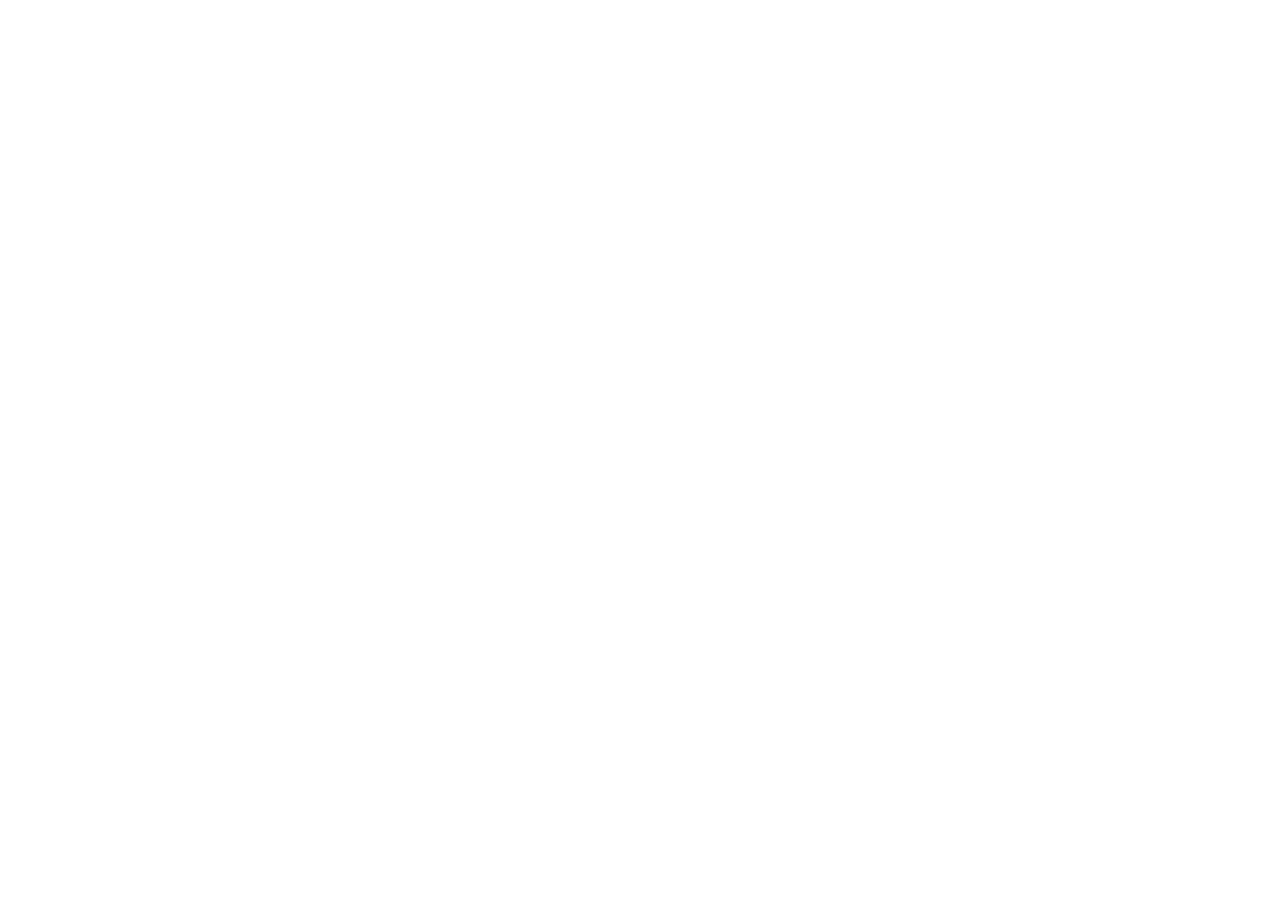
==== assignmentone.html @ 0ebc7fd6 "added first assignment" ====
<!DOCTYPE html>
<html lang="en">
<head>
    <meta charset="UTF-8">
    <meta name="viewport" content="width=device-width, initial-scale=1.0">
    <title>Document</title>
    <link rel="stylesheet" href="assignment-style/assignmentone.css">
</head>
<body>
    
</body>
</html>
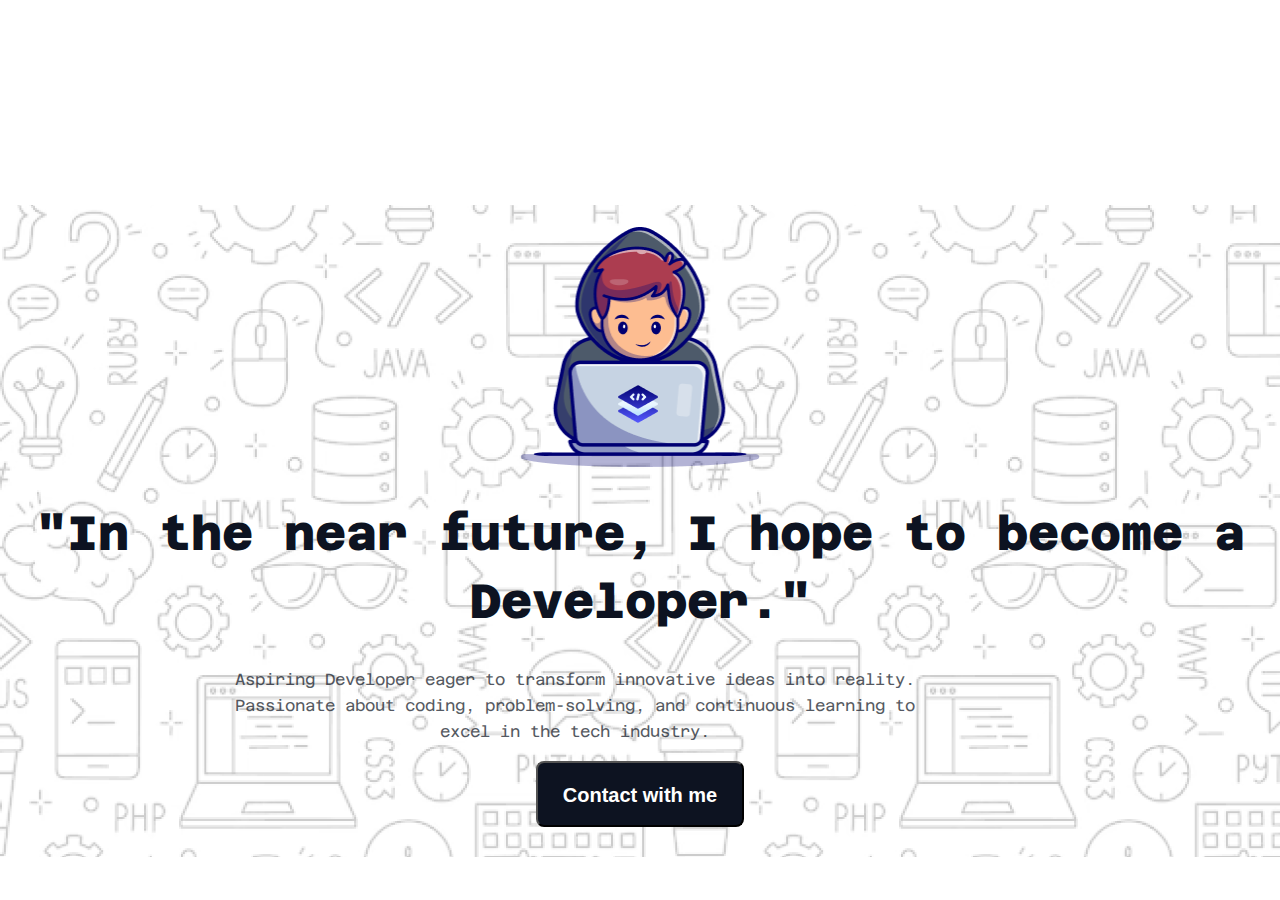
==== commit a602379f: "added banner section" ====
--- a/assignmentone.html
+++ b/assignmentone.html
@@ -4,9 +4,30 @@
     <meta charset="UTF-8">
     <meta name="viewport" content="width=device-width, initial-scale=1.0">
     <title>Document</title>
+    <link rel="preconnect" href="https://fonts.googleapis.com">
+<link rel="preconnect" href="https://fonts.gstatic.com" crossorigin>
+<link href="https://fonts.googleapis.com/css2?family=Azeret+Mono:ital,wght@0,100..900;1,100..900&display=swap" rel="stylesheet">
     <link rel="stylesheet" href="assignment-style/assignmentone.css">
 </head>
-<body>
+<body class="azeret-mono">
+    <!-- Banner section start here -->
+
+    <header class="baneer-conteiner">
+    <div class="banner-content">
+        <img class="profile-image" src="assets/Group.png" alt="profile-image">
+        <h1 class="banner-title">"In the near future, I hope to become a Developer."</h1>
+        <p class="banner-description">Aspiring Developer eager to transform innovative ideas into reality. Passionate about coding, problem-solving, and continuous learning to excel in the tech industry.</p>
+        <button class="contact">Contact with me</button>
+    </div>
+
+    </header>
+
+    <main>
+
+    </main>
     
+    <footer>
+        
+    </footer>
 </body>
 </html>--- a/assignment-style/assignmentone.css
+++ b/assignment-style/assignmentone.css
@@ -0,0 +1,73 @@
+.azeret-mono {
+    font-family: "Azeret Mono", monospace;
+    font-optical-sizing: auto;
+    font-weight: <weight>;
+    font-style: normal;
+  }
+
+body{
+    margin: 0 auto;
+    
+}
+
+/*Banner section style start here */
+
+  .baneer-conteiner{
+    background-image: url(../assets/Hero-bg.png);
+    background-repeat: no-repeat;
+    background-size: cover;
+    max-width: 1448px;
+    height: 652px;
+    margin-top: 205px;
+  }
+
+  .banner-content{
+    display: flex;
+    flex-direction: column;
+    align-items: center;
+    text-align: center;
+    margin-top: 22px;
+    
+  }
+
+  .profile-image{
+width: 240.28px;
+height: 240px;
+margin-top: 22px;
+  }
+
+  .banner-title{
+color: rgb(13, 19, 33);
+font-size: 48px;
+font-weight: 800;
+line-height: 68px;
+letter-spacing: 0%;
+text-align: center;
+  }
+
+  .banner-description{
+color: rgb(13, 19, 33);
+font-size: 16px;
+font-weight: 400;
+line-height: 26px;
+letter-spacing: 0%;
+text-align: center;
+opacity: 0.7;
+margin-left: 232px;
+margin-right: 363px;
+margin-top: 0%;
+  }
+
+  .contact{
+width: 208px;
+height: 66px;
+font-size: 20px;
+font-weight: 600;
+line-height: 23px;
+letter-spacing: 0%;
+text-align: center;
+color: white;
+border-radius: 8px;
+background: rgb(13, 19, 33);
+padding: 21px 24px 21px 24px;
+  }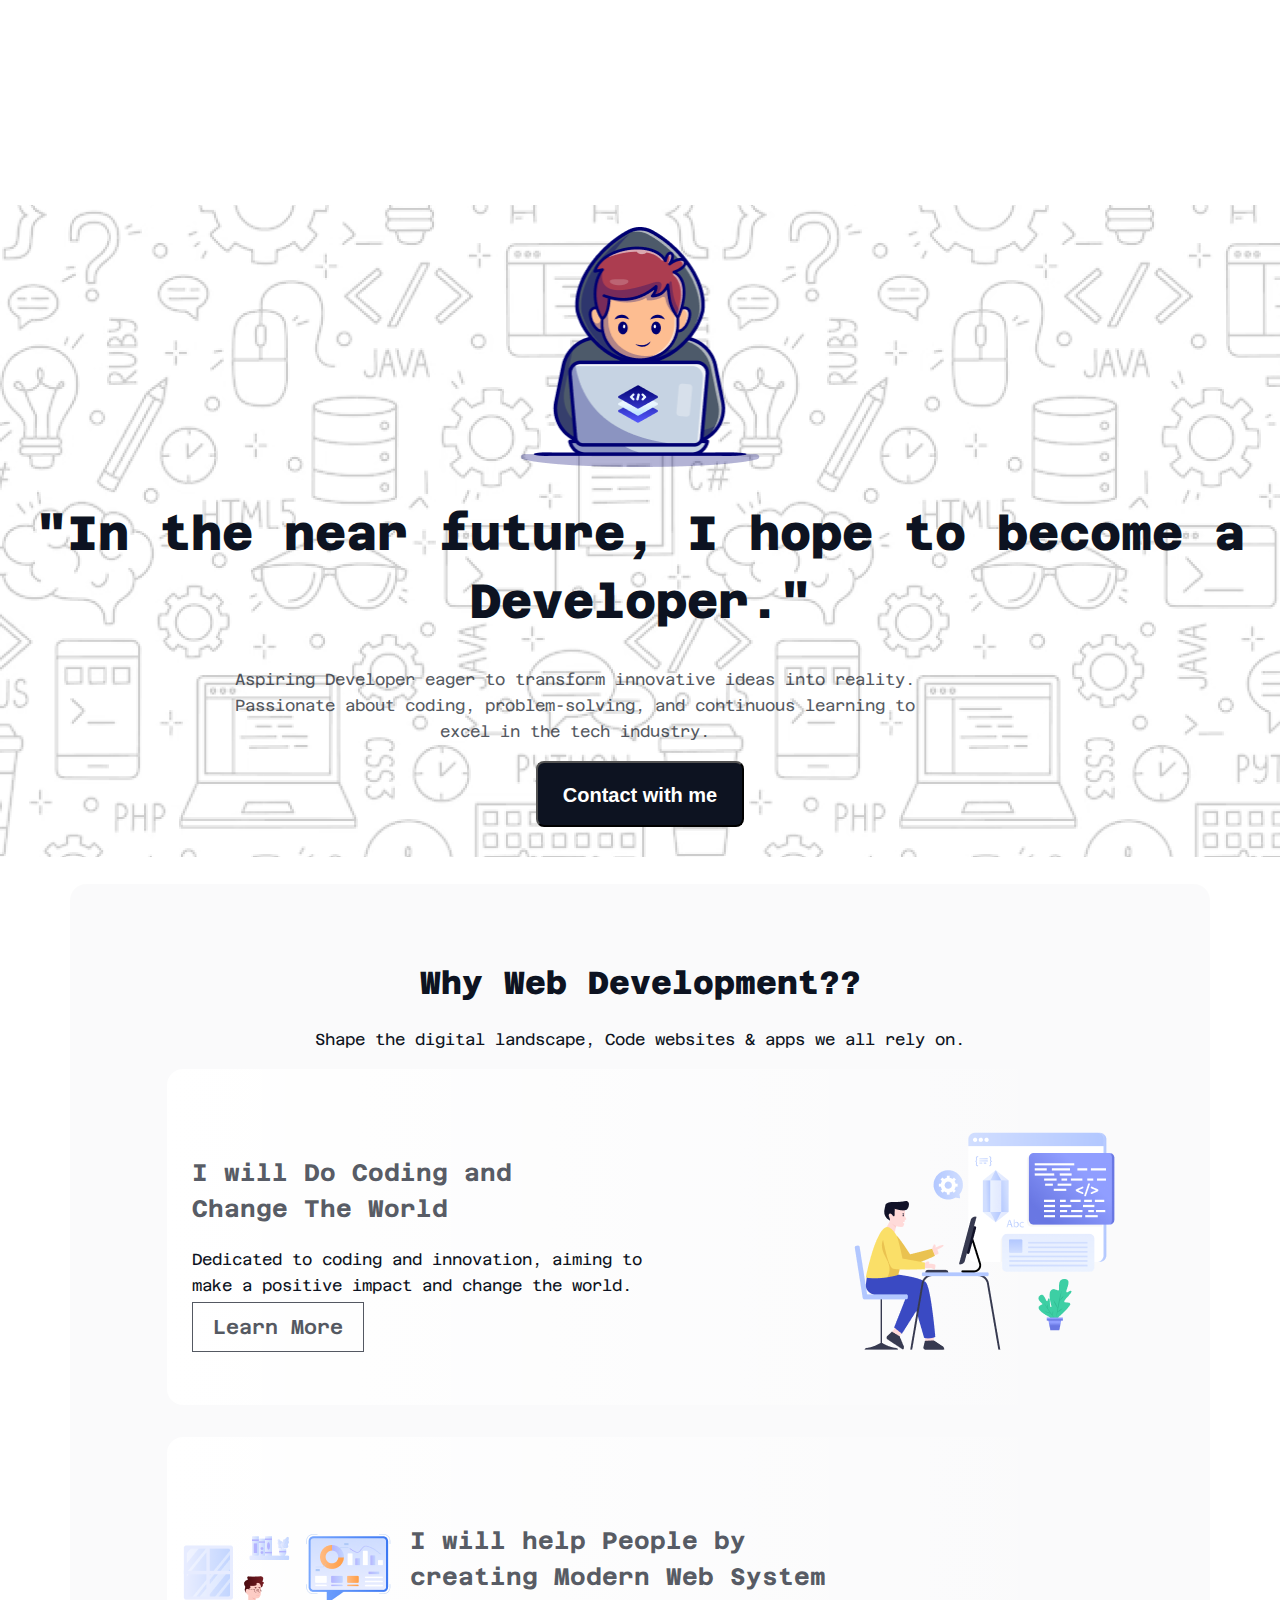
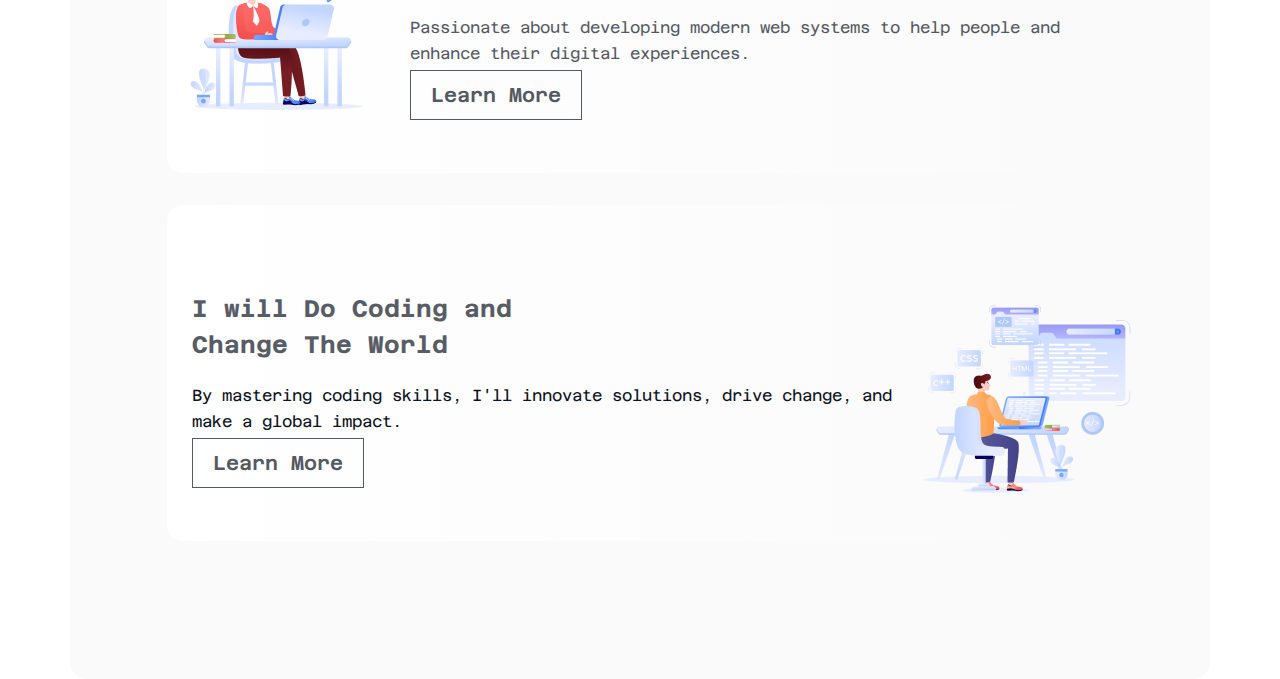
==== commit 8f0be8f0: "added web section" ====
--- a/assignmentone.html
+++ b/assignmentone.html
@@ -19,11 +19,48 @@
         <p class="banner-description">Aspiring Developer eager to transform innovative ideas into reality. Passionate about coding, problem-solving, and continuous learning to excel in the tech industry.</p>
         <button class="contact">Contact with me</button>
     </div>
-
     </header>
+    <!-- banner section end here -->
 
     <main>
+<!-- web-development section start here -->
+<section class="web-conteiner">
+    <h2 class="web-title">Why Web Development??</h2>
+    <p class="web-description">Shape the digital landscape, Code websites & apps we all rely on.</p>
+    <div class="coding-conteiner">
+        <div class="coding-content">
+            <h2 class="coding-title">I will Do Coding and Change The World</h2>
+        <p class="coding-description">Dedicated to coding and innovation, aiming to make a positive impact and change the world.</p>
+        <a href="html" class="coding-button">Learn More</a>
+        </div>
+        <div class="coding-image">
+<img src="assets/Layer_1.png" alt="">
+        </div>
+    </div>
+    <div class="system-conteiner">
+        <div class="system-image">
+            <img src="assets/Group 3.png" alt="">
+        </div>
+<div class="system-content">
+    <h2 class="system-title">I will help People by creating Modern Web System</h2>
+    <p class="system-description">Passionate about developing modern web systems to help people and enhance their digital experiences.</p>
+    <a href="html" class="system-button">Learn More</a>
+</div>
+    </div>
 
+    <div class="world-conteiner">
+        <div class="world-content">
+            <h2 class="world-title">I will Do Coding and Change The World</h2>
+            <p class="world-description">By mastering coding skills, I'll innovate solutions, drive change, and make a global impact.</p>
+            <a href="java" class="world-button">Learn More</a>
+        </div>
+        <div class="world-image">
+            <img src="assets/Group 4.png" alt="">
+        </div>
+
+    </div>
+
+</section>
     </main>
     
     <footer>
--- a/assignment-style/assignmentone.css
+++ b/assignment-style/assignmentone.css
@@ -55,7 +55,7 @@
 opacity: 0.7;
 margin-left: 232px;
 margin-right: 363px;
-margin-top: 0%;
+margin-top: 0%;s
   }
 
   .contact{
@@ -70,4 +70,207 @@
 border-radius: 8px;
 background: rgb(13, 19, 33);
 padding: 21px 24px 21px 24px;
-  }+  }
+  /* banner section style end here */
+
+  /* web development section style start here */
+.web-conteiner{
+width: 1140px;
+height: 1395px;
+margin: 0 auto;
+border: 2px color (red);
+border-radius: 16px;
+background: rgba(13, 19, 33, 0.02);
+}
+
+.web-title{
+color: rgb(13, 19, 33);
+font-size: 32px;
+font-weight: 800;
+line-height: 37px;
+letter-spacing: 0%;
+text-align: center;
+padding-top: 80px;
+}
+
+.web-description{
+  color: rgb(13, 19, 33);
+  font-size: 16px;
+  font-weight: 400;
+  line-height: 26px;
+  letter-spacing: 0%;
+  text-align: center;
+}
+
+.coding-conteiner{
+width: 946px;
+height: 336px;
+margin: 0 auto;
+border-radius: 16px;
+background: linear-gradient(90.00deg, rgb(255, 255, 255),rgba(255, 255, 255, 0) 100%);
+display: flex;
+justify-content: space-between;
+align-items: center;
+}
+
+.coding-content{
+  margin-left: 25px;
+}
+
+.coding-title{
+width: 390px;
+height: 72px;
+color: rgba(13, 19, 33, 0.7);
+font-size: 24px;
+font-weight: 700;
+line-height: 36px;
+letter-spacing: 0%;
+text-align: left;
+}
+
+.coding-description{
+width: 468px;
+height: 52px;
+color: rgb(13, 19, 33);
+font-size: 16px;
+font-weight: 400;
+line-height: 26px;
+letter-spacing: 0%;
+text-align: left;
+}
+
+.coding-button{
+text-decoration: none;
+width: 110px;
+height: 24px;
+color: rgb(13, 19, 33);
+font-size: 20px;
+font-weight: 600;
+letter-spacing: 0%;
+text-align: center;
+padding: 12px 20px 12px 20px;
+box-sizing: border-box;
+border: 1px solid rgb(13, 19, 33);
+opacity: 0.7;
+}
+
+.coding-image{
+width: 259.56px;
+height: 217.01px;
+}
+
+.system-conteiner{
+width: 946px;
+height: 336px;
+margin: 0 auto;
+margin-top: 32px;
+
+border-radius: 16px;
+background: linear-gradient(90.00deg, rgb(255, 255, 255),rgba(255, 255, 255, 0) 100%);
+display: flex;
+justify-content: space-around;
+align-items: center;
+}
+
+.system-content{
+  margin-left: 20px;
+}
+
+.system-title{
+width: 477px;
+height: 72px;
+color: rgba(13, 19, 33, 0.7);
+font-size: 24px;
+font-weight: 700;
+line-height: 36px;
+letter-spacing: 0%;
+text-align: left;
+}
+
+.system-description{
+margin: 16px 0px;
+color: rgb(13, 19, 33);
+font-size: 16px;
+font-weight: 400;
+line-height: 26px;
+letter-spacing: 0%;
+text-align: left;
+opacity: 0.7;
+}
+
+.system-button{
+text-decoration: none;
+width: 110px;
+height: 24px;
+color: rgb(13, 19, 33);
+font-size: 20px;
+font-weight: 600;
+letter-spacing: 0%;
+text-align: center;
+padding: 12px 20px 12px 20px;
+box-sizing: border-box;
+border: 1px solid rgb(13, 19, 33);
+opacity: 0.7;
+}
+
+.system-image{
+width: 223.2px;
+height: 208.85px;
+}
+
+.world-conteiner{
+width: 946px;
+height: 336px;
+margin: 0 auto;
+margin-top: 32px;
+border-radius: 16px;
+background: linear-gradient(90.00deg, rgb(255, 255, 255),rgba(255, 255, 255, 0) 100%);
+display: flex;
+justify-content: space-between;
+align-items: center;
+}
+
+.world-content{
+  margin-left: 25px;
+}
+
+.world-title{
+  width: 390px;
+  height: 72px;
+  color: rgba(13, 19, 33, 0.7);
+  font-size: 24px;
+  font-weight: 700;
+  line-height: 36px;
+  letter-spacing: 0%;
+  text-align: left;
+}
+
+.world-description{
+color: rgb(13, 19, 33);
+font-size: 16px;
+font-weight: 400;
+line-height: 26px;
+letter-spacing: 0%;
+text-align: left;
+}
+
+.world-button{
+text-decoration: none;
+width: 110px;
+height: 24px;
+color: rgb(13, 19, 33);
+font-size: 20px;
+font-weight: 600;
+letter-spacing: 0%;
+text-align: center;
+padding: 12px 20px 12px 20px;
+box-sizing: border-box;
+border: 1px solid rgb(13, 19, 33);
+opacity: 0.7;
+}
+
+.world-image{
+width: 206.4px;
+height: 187.32px;
+}
+
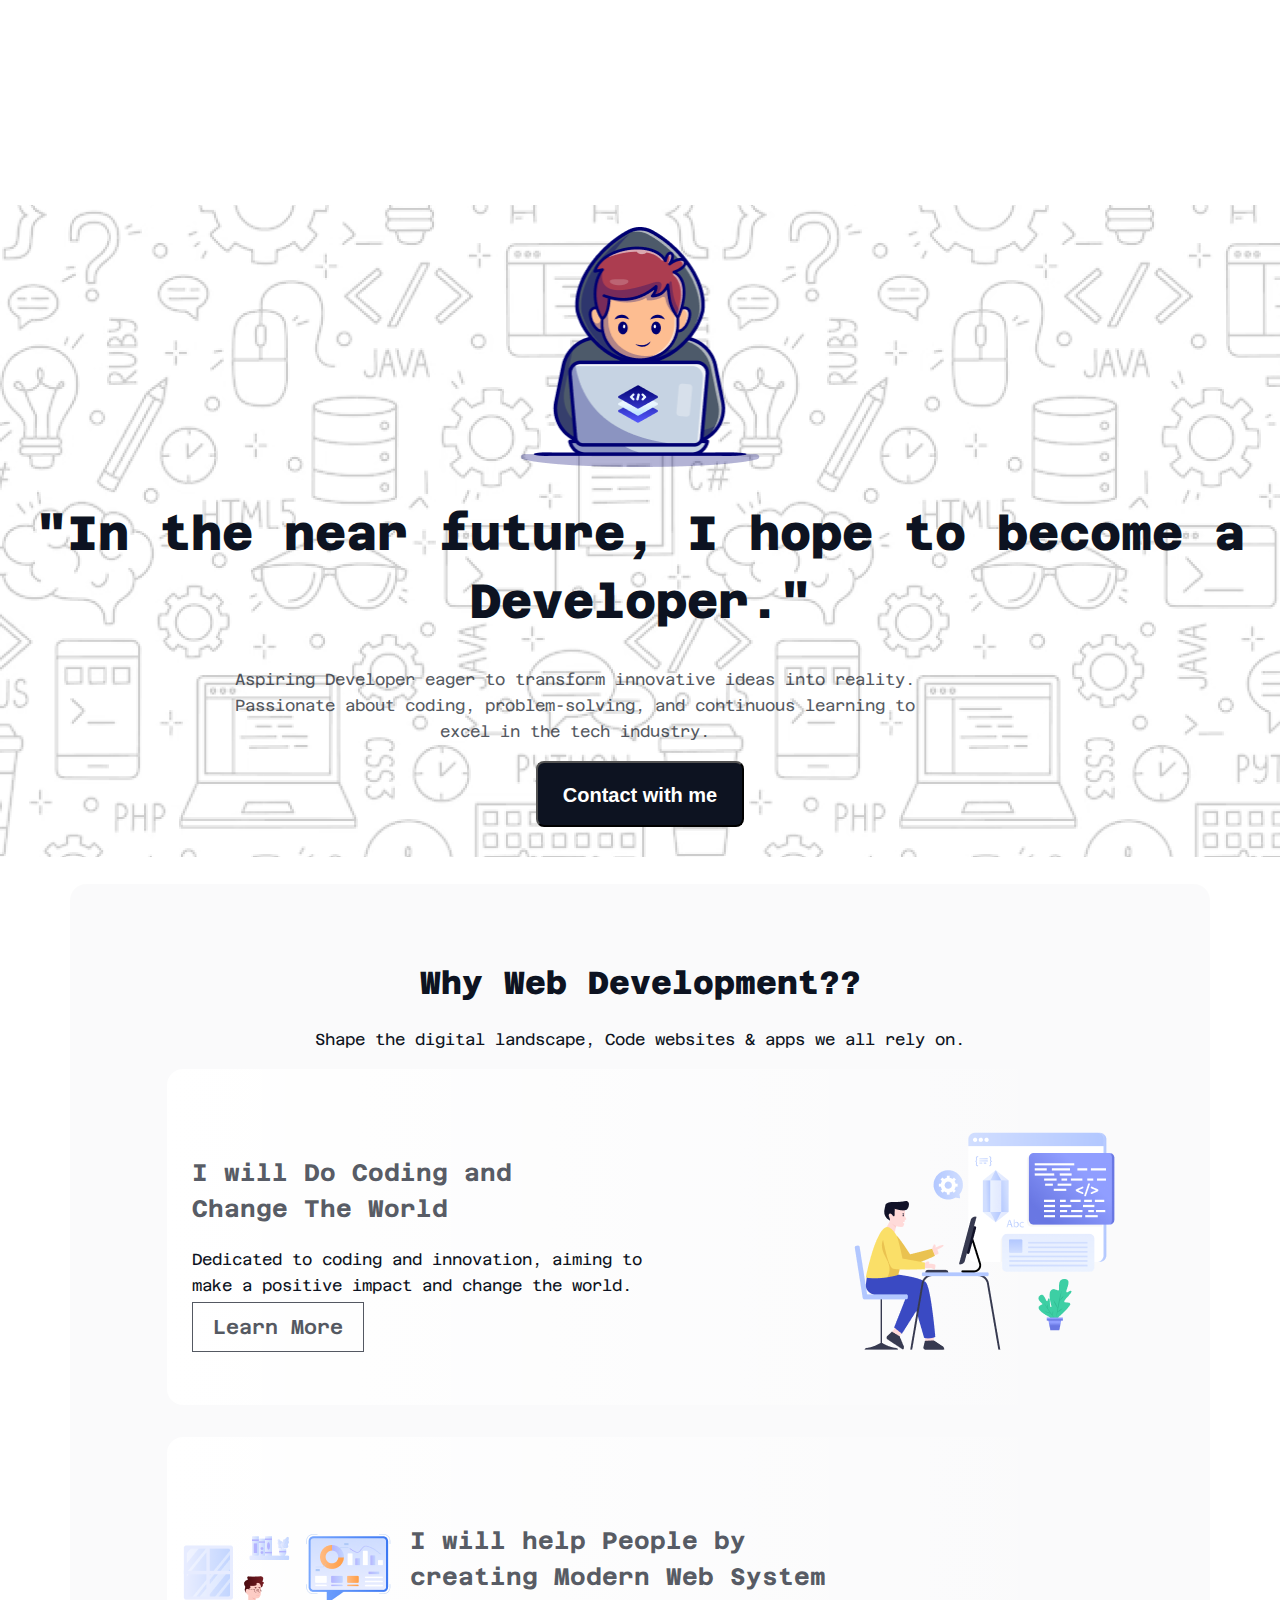
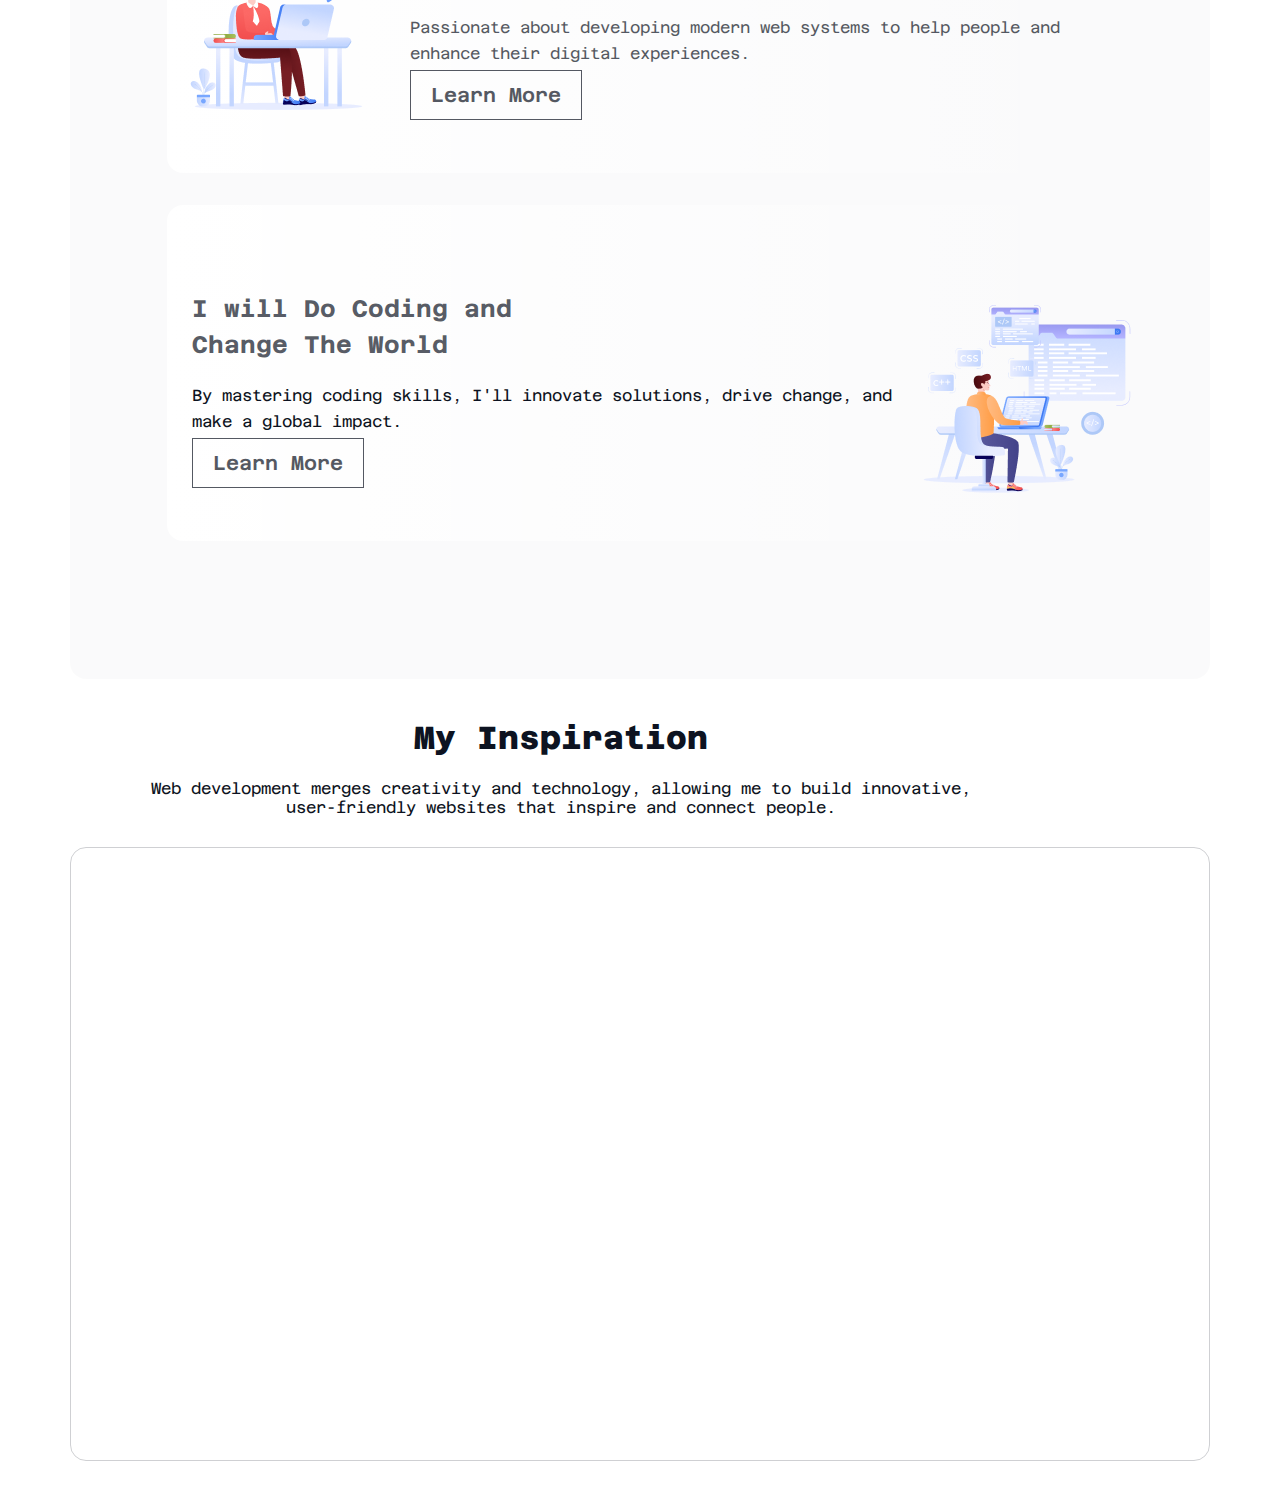
==== commit 3f0992c8: "added inspiration section" ====
--- a/assignmentone.html
+++ b/assignmentone.html
@@ -57,9 +57,17 @@
         <div class="world-image">
             <img src="assets/Group 4.png" alt="">
         </div>
+    </div>
+</section>
+<!-- web section end here -->
 
-    </div>
-
+<!-- inspiration section start here -->
+<section class="inspiration-conteiner">
+<h1 class="inspiration-title">My Inspiration</h1>
+<p class="inspiration-description">Web development merges creativity and technology, allowing me to build innovative, user-friendly websites that inspire and connect people.</p>
+<div class=" inpiration-video video-border">
+    <iframe class="inspiration-video" width="560" height="315" src="https://www.youtube.com/embed/DGHn2uOAVCE?si=invNPDIv1mdp9hVP" title="YouTube video player" frameborder="0" allow="accelerometer; autoplay; clipboard-write; encrypted-media; gyroscope; picture-in-picture; web-share" referrerpolicy="strict-origin-when-cross-origin" allowfullscreen></iframe>
+</div>
 </section>
     </main>
     
--- a/assignment-style/assignmentone.css
+++ b/assignment-style/assignmentone.css
@@ -273,4 +273,53 @@
 width: 206.4px;
 height: 187.32px;
 }
-
+/* web development section style end here */
+
+
+/* inpiration section style strat here */
+.inspiration-conteiner{
+width: 1140px;
+height: 777px;
+margin: 0 auto;
+border-radius: 16px;
+background: url(Jhankar);
+}
+
+.inspiration-title{
+width: 852px;
+height: 39px;
+color: rgb(13, 19, 33);
+font-size: 32px;
+font-weight: 800;
+text-align: center;
+margin-top: 40px;
+margin-left: 65px;
+}
+
+.inspiration-description{
+width: 852px;
+height: 52px;
+color: rgb(13, 19, 33);
+font-size: 16px;
+font-weight: 400;
+text-align: center;
+margin-left: 65px;
+}
+
+.inspiration-video{
+  width: 1076px;
+  height: 550px;
+border-radius: 16px;
+margin-top: 30px;
+margin-left: 30px;
+
+}
+
+.video-border{
+width: 1140px;
+height: 614px;
+box-sizing: border-box;
+border: 1px solid rgba(13, 19, 33, 0.2);
+border-radius: 16px;
+
+}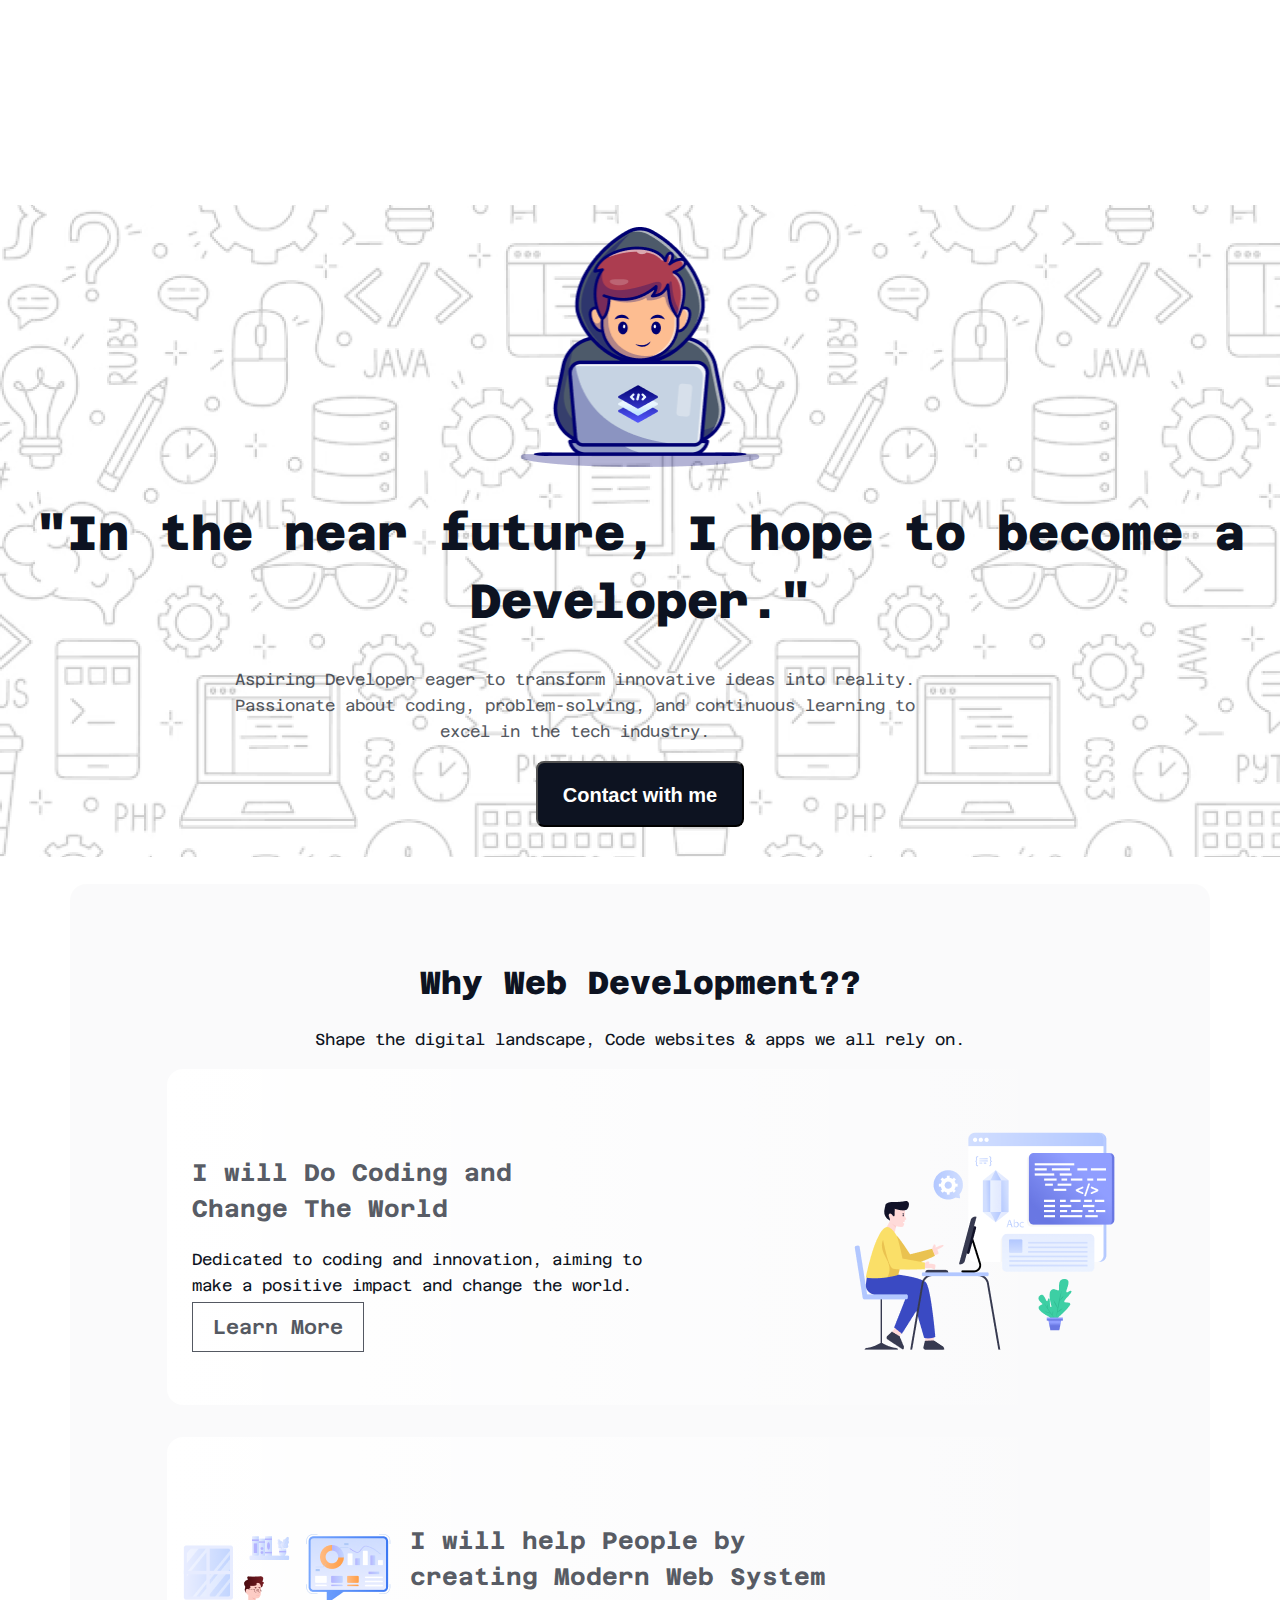
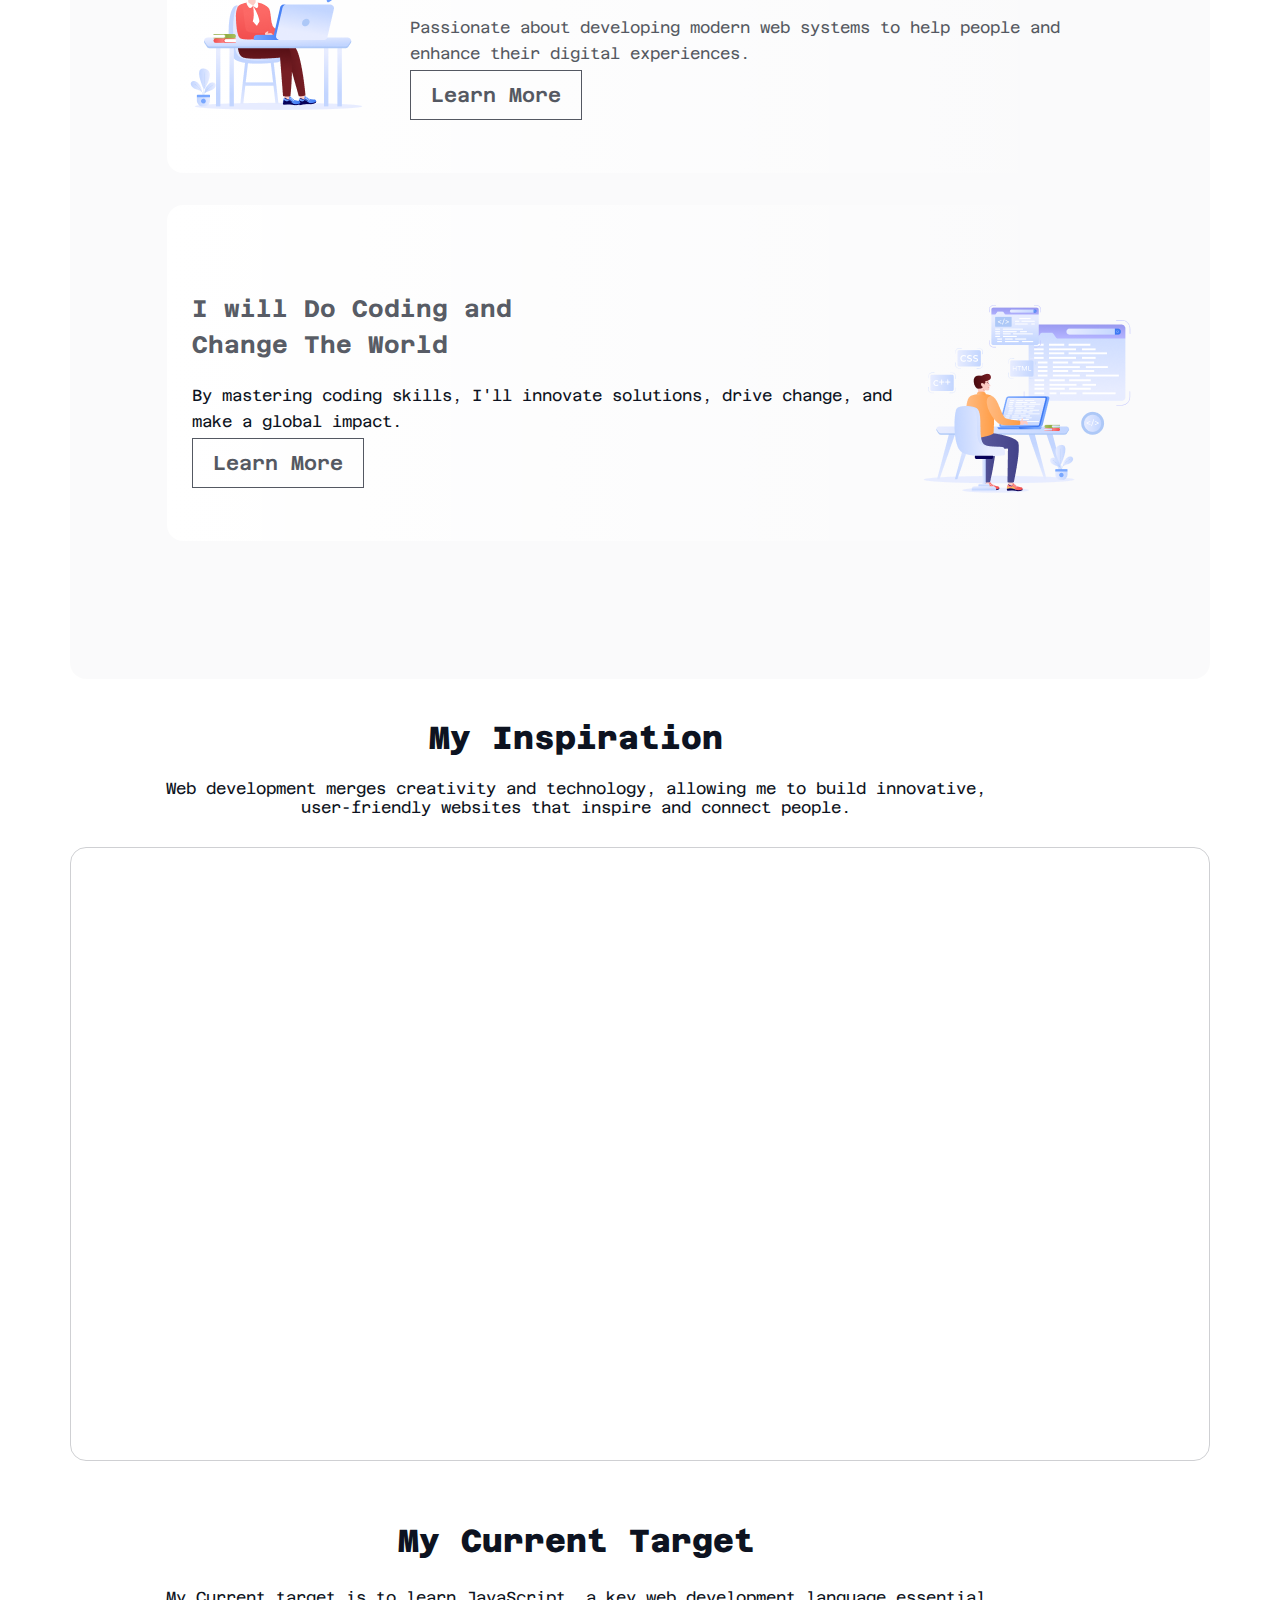
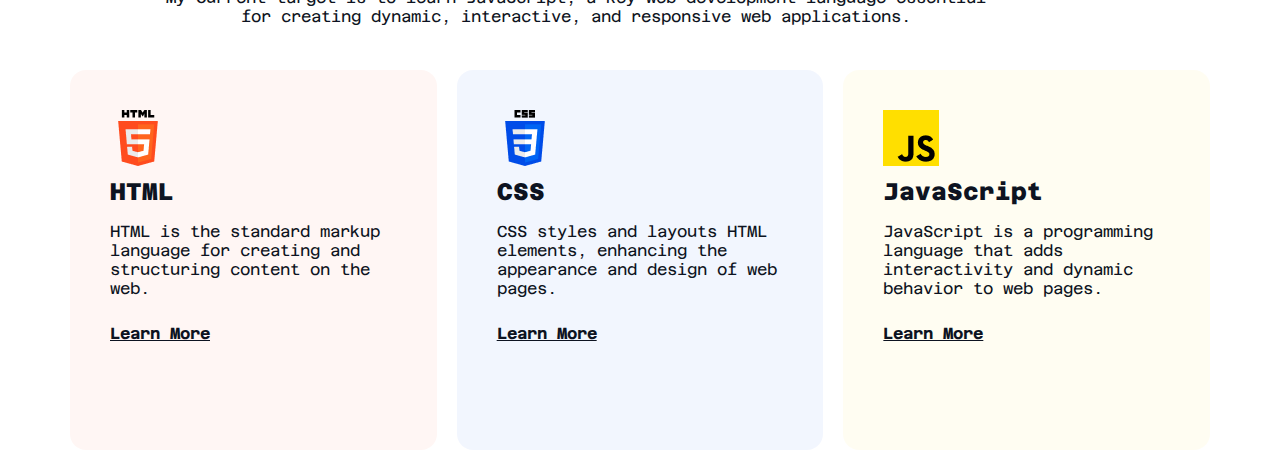
==== commit cdeddbeb: "added target section" ====
--- a/assignmentone.html
+++ b/assignmentone.html
@@ -69,6 +69,36 @@
     <iframe class="inspiration-video" width="560" height="315" src="https://www.youtube.com/embed/DGHn2uOAVCE?si=invNPDIv1mdp9hVP" title="YouTube video player" frameborder="0" allow="accelerometer; autoplay; clipboard-write; encrypted-media; gyroscope; picture-in-picture; web-share" referrerpolicy="strict-origin-when-cross-origin" allowfullscreen></iframe>
 </div>
 </section>
+<!-- inapiration section end here -->
+
+<section class="target-conteiner">
+    <h2 class="target-title">My Current Target</h2>
+    <p class="target-description">My Current target is to learn JavaScript, a key web development language essential for creating dynamic, interactive, and responsive web applications.</p>
+<div class="card-conteiner">
+<div class="html-one">
+    <img src="assets/html.png" alt="">
+<h2 class="card-title">HTML</h2>
+<p class="card-description">HTML is the standard markup language for creating and structuring content on the web.</p>
+<a class="card-button" href="htmllll">Learn More</a>
+</div>
+
+
+<div class="css-two">
+    <img src="assets/css.png" alt="">
+    <h2 class="card-title">CSS</h2>
+    <p class="card-description">CSS styles and layouts HTML elements, enhancing the appearance and design of web pages.</p>
+    <a class="card-button" href="cssss">Learn More</a>
+</div>
+
+<div class="java-three">
+<img src="assets/js.png" alt="">
+<h2 class="card-title">JavaScript</h2>
+<p class="card-description">JavaScript is a programming language that adds interactivity and dynamic behavior to web pages.</p>
+<a class="card-button" href="java">Learn More</a>
+</div>
+</div>
+</section>
+
     </main>
     
     <footer>
--- a/assignment-style/assignmentone.css
+++ b/assignment-style/assignmentone.css
@@ -293,7 +293,7 @@
 font-weight: 800;
 text-align: center;
 margin-top: 40px;
-margin-left: 65px;
+margin-left: 80px;
 }
 
 .inspiration-description{
@@ -303,7 +303,7 @@
 font-size: 16px;
 font-weight: 400;
 text-align: center;
-margin-left: 65px;
+margin-left: 80px;
 }
 
 .inspiration-video{
@@ -321,5 +321,99 @@
 box-sizing: border-box;
 border: 1px solid rgba(13, 19, 33, 0.2);
 border-radius: 16px;
-
-}+}
+/* inapiration section style end here */
+
+
+
+/* target section style start here */
+.target-conteiner{
+width: 1140px;
+height: 463px;
+margin: 0 auto;
+}
+
+.card-conteiner{
+  display: flex;
+  justify-content: space-around;
+  align-items: center;
+  gap: 20px;
+}
+
+.target-title{
+width: 852px;
+height: 39px;
+margin-left: 80px;
+color: rgb(13, 19, 33);
+font-size: 32px;
+font-weight: 800;
+text-align: center;
+}
+
+.target-description{
+width: 852px;
+height: 52px;
+margin-left: 80px;
+margin-bottom: 30px;
+color: rgb(13, 19, 33);
+font-size: 16px;
+font-weight: 400;
+text-align: center;
+}
+
+.html-one{
+width: 364px;
+height: 300px;
+padding: 40px;
+border-radius: 16px;
+background: rgba(255, 76, 30, 0.05);
+}
+
+.css-two{
+width: 364px;
+height: 300px;
+padding: 40px;
+border-radius: 16px;
+background: rgba(0, 76, 232, 0.05);
+}
+
+.java-three{
+width: 364px;
+height: 300px;
+padding: 40px;
+border-radius: 16px;
+background: rgba(255, 223, 0, 0.05);
+}
+
+/* shared style */
+
+.card-title{
+width: 284px;
+height: 36px;
+margin: 8px 0px;
+color: rgb(13, 19, 33);
+font-size: 24px;
+font-weight: 800;
+text-align: left;
+}
+
+.card-description{
+width: 284px;
+height: 52px;
+margin: 8px 0px;
+margin-bottom: 50px;
+color: rgb(13, 19, 33);
+font-size: 16px;
+font-weight: 400;
+text-align: left;
+}
+
+.card-button{
+width: 284px;
+height: 20px;
+color: rgb(13, 19, 33);
+font-size: 16px;
+font-weight: 700;
+text-align: left;
+text-decoration-line: underline;
+}
